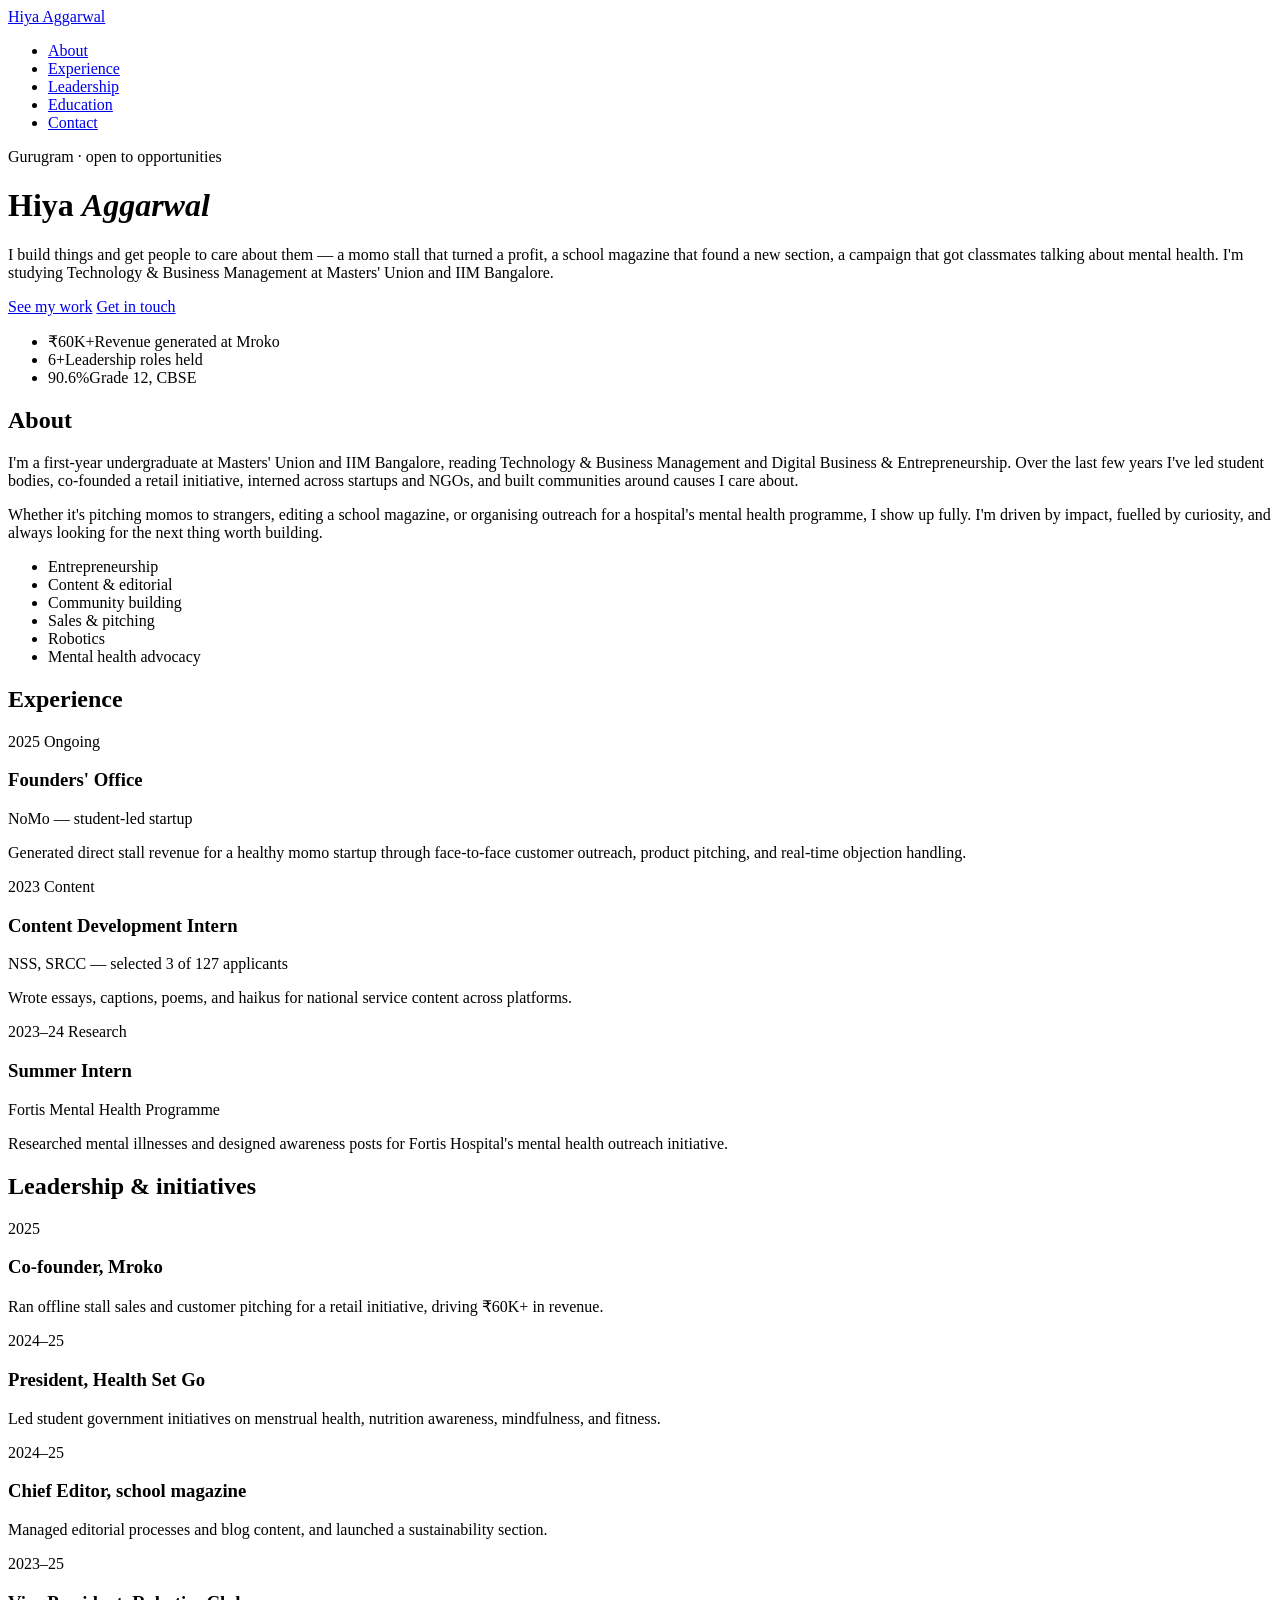
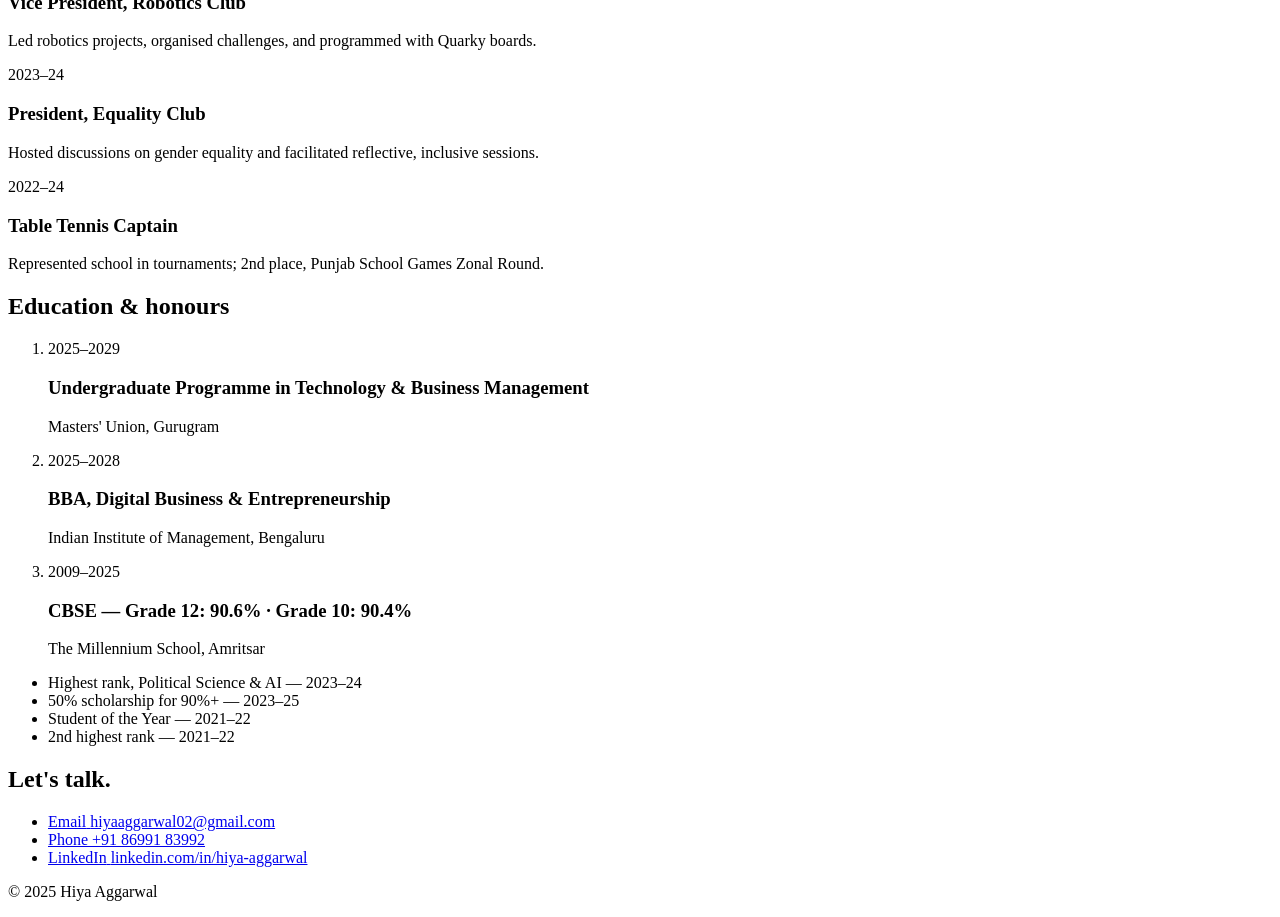
==== index.html @ ec620533 "Rename hiya_index.html to index.html" ====
<!DOCTYPE html>
<html lang="en">
<head>
  <meta charset="UTF-8" />
  <meta name="viewport" content="width=device-width, initial-scale=1.0"/>
  <title>Hiya Aggarwal</title>
  <link rel="preconnect" href="https://fonts.googleapis.com">
  <link rel="preconnect" href="https://fonts.gstatic.com" crossorigin>
  <link href="https://fonts.googleapis.com/css2?family=Fraunces:ital,wght@0,400;0,600;1,500&family=Work+Sans:wght@300;400;500;600&display=swap" rel="stylesheet">
  <link rel="stylesheet" href="style.css">
</head>
<body>

  <!-- NAV -->
  <nav id="navbar">
    <div class="nav-inner">
      <a href="#hero" class="nav-logo">Hiya Aggarwal</a>
      <ul class="nav-links">
        <li><a href="#about">About</a></li>
        <li><a href="#internships">Experience</a></li>
        <li><a href="#leadership">Leadership</a></li>
        <li><a href="#education">Education</a></li>
        <li><a href="#contact">Contact</a></li>
      </ul>
    </div>
  </nav>

  <!-- HERO -->
  <header id="hero">
    <div class="hero-inner">
      <div class="hero-left">
        <p class="hero-kicker">Gurugram · open to opportunities</p>
        <h1 class="hero-name">Hiya <em>Aggarwal</em></h1>
        <p class="hero-desc">
          I build things and get people to care about them — a momo stall that turned a profit,
          a school magazine that found a new section, a campaign that got classmates talking about
          mental health. I'm studying Technology &amp; Business Management at Masters' Union and
          IIM Bangalore.
        </p>
        <div class="hero-ctas">
          <a href="#internships" class="btn-primary">See my work</a>
          <a href="mailto:hiyaaggarwal02@gmail.com" class="btn-ghost">Get in touch</a>
        </div>
      </div>
      <div class="hero-right">
        <ul class="stat-list">
          <li><span class="stat-num">₹60K+</span><span class="stat-label">Revenue generated at Mroko</span></li>
          <li><span class="stat-num">6+</span><span class="stat-label">Leadership roles held</span></li>
          <li><span class="stat-num">90.6%</span><span class="stat-label">Grade 12, CBSE</span></li>
        </ul>
      </div>
    </div>
  </header>

  <!-- ABOUT -->
  <section id="about" class="section">
    <div class="section-inner about-inner">
      <h2 class="section-heading">About</h2>
      <div class="about-body">
        <p class="about-text">
          I'm a first-year undergraduate at Masters' Union and IIM Bangalore, reading Technology &amp;
          Business Management and Digital Business &amp; Entrepreneurship. Over the last few years I've
          led student bodies, co-founded a retail initiative, interned across startups and NGOs, and
          built communities around causes I care about.
        </p>
        <p class="about-text">
          Whether it's pitching momos to strangers, editing a school magazine, or organising outreach for
          a hospital's mental health programme, I show up fully. I'm driven by impact, fuelled by
          curiosity, and always looking for the next thing worth building.
        </p>
        <ul class="tag-list">
          <li>Entrepreneurship</li>
          <li>Content &amp; editorial</li>
          <li>Community building</li>
          <li>Sales &amp; pitching</li>
          <li>Robotics</li>
          <li>Mental health advocacy</li>
        </ul>
      </div>
    </div>
  </section>

  <!-- INTERNSHIPS -->
  <section id="internships" class="section section-tint">
    <div class="section-inner">
      <h2 class="section-heading">Experience</h2>
      <div class="intern-list">

        <article class="intern-item">
          <div class="intern-when">
            <span class="intern-year">2025</span>
            <span class="intern-tag is-current">Ongoing</span>
          </div>
          <div class="intern-body">
            <h3 class="intern-title">Founders' Office</h3>
            <p class="intern-org">NoMo — student-led startup</p>
            <p class="intern-desc">Generated direct stall revenue for a healthy momo startup through face-to-face customer outreach, product pitching, and real-time objection handling.</p>
          </div>
        </article>

        <article class="intern-item">
          <div class="intern-when">
            <span class="intern-year">2023</span>
            <span class="intern-tag">Content</span>
          </div>
          <div class="intern-body">
            <h3 class="intern-title">Content Development Intern</h3>
            <p class="intern-org">NSS, SRCC — selected 3 of 127 applicants</p>
            <p class="intern-desc">Wrote essays, captions, poems, and haikus for national service content across platforms.</p>
          </div>
        </article>

        <article class="intern-item">
          <div class="intern-when">
            <span class="intern-year">2023–24</span>
            <span class="intern-tag">Research</span>
          </div>
          <div class="intern-body">
            <h3 class="intern-title">Summer Intern</h3>
            <p class="intern-org">Fortis Mental Health Programme</p>
            <p class="intern-desc">Researched mental illnesses and designed awareness posts for Fortis Hospital's mental health outreach initiative.</p>
          </div>
        </article>

      </div>
    </div>
  </section>

  <!-- LEADERSHIP -->
  <section id="leadership" class="section">
    <div class="section-inner">
      <h2 class="section-heading">Leadership &amp; initiatives</h2>
      <div class="lead-grid">

        <div class="lead-card is-featured">
          <span class="lead-year">2025</span>
          <h3 class="lead-title">Co-founder, Mroko</h3>
          <p class="lead-desc">Ran offline stall sales and customer pitching for a retail initiative, driving ₹60K+ in revenue.</p>
        </div>

        <div class="lead-card">
          <span class="lead-year">2024–25</span>
          <h3 class="lead-title">President, Health Set Go</h3>
          <p class="lead-desc">Led student government initiatives on menstrual health, nutrition awareness, mindfulness, and fitness.</p>
        </div>

        <div class="lead-card">
          <span class="lead-year">2024–25</span>
          <h3 class="lead-title">Chief Editor, school magazine</h3>
          <p class="lead-desc">Managed editorial processes and blog content, and launched a sustainability section.</p>
        </div>

        <div class="lead-card">
          <span class="lead-year">2023–25</span>
          <h3 class="lead-title">Vice President, Robotics Club</h3>
          <p class="lead-desc">Led robotics projects, organised challenges, and programmed with Quarky boards.</p>
        </div>

        <div class="lead-card">
          <span class="lead-year">2023–24</span>
          <h3 class="lead-title">President, Equality Club</h3>
          <p class="lead-desc">Hosted discussions on gender equality and facilitated reflective, inclusive sessions.</p>
        </div>

        <div class="lead-card">
          <span class="lead-year">2022–24</span>
          <h3 class="lead-title">Table Tennis Captain</h3>
          <p class="lead-desc">Represented school in tournaments; 2nd place, Punjab School Games Zonal Round.</p>
        </div>

      </div>
    </div>
  </section>

  <!-- EDUCATION -->
  <section id="education" class="section section-tint">
    <div class="section-inner">
      <h2 class="section-heading">Education &amp; honours</h2>

      <ol class="edu-timeline">
        <li class="edu-entry">
          <span class="edu-year">2025–2029</span>
          <h3 class="edu-degree">Undergraduate Programme in Technology &amp; Business Management</h3>
          <p class="edu-school">Masters' Union, Gurugram</p>
        </li>
        <li class="edu-entry">
          <span class="edu-year">2025–2028</span>
          <h3 class="edu-degree">BBA, Digital Business &amp; Entrepreneurship</h3>
          <p class="edu-school">Indian Institute of Management, Bengaluru</p>
        </li>
        <li class="edu-entry">
          <span class="edu-year">2009–2025</span>
          <h3 class="edu-degree">CBSE — Grade 12: 90.6% · Grade 10: 90.4%</h3>
          <p class="edu-school">The Millennium School, Amritsar</p>
        </li>
      </ol>

      <ul class="honours-list">
        <li><span class="honour-mark"></span>Highest rank, Political Science &amp; AI — 2023–24</li>
        <li><span class="honour-mark"></span>50% scholarship for 90%+ — 2023–25</li>
        <li><span class="honour-mark"></span>Student of the Year — 2021–22</li>
        <li><span class="honour-mark"></span>2nd highest rank — 2021–22</li>
      </ul>
    </div>
  </section>

  <!-- CONTACT -->
  <section id="contact" class="section contact-section">
    <div class="section-inner contact-inner">
      <h2 class="contact-heading">Let's talk.</h2>
      <ul class="contact-list">
        <li>
          <a href="mailto:hiyaaggarwal02@gmail.com" class="contact-item">
            <span class="contact-label">Email</span>
            <span class="contact-value">hiyaaggarwal02@gmail.com</span>
          </a>
        </li>
        <li>
          <a href="tel:+918699183992" class="contact-item">
            <span class="contact-label">Phone</span>
            <span class="contact-value">+91 86991 83992</span>
          </a>
        </li>
        <li>
          <a href="https://linkedin.com/in/hiya-aggarwal" class="contact-item" target="_blank">
            <span class="contact-label">LinkedIn</span>
            <span class="contact-value">linkedin.com/in/hiya-aggarwal</span>
          </a>
        </li>
      </ul>
    </div>
  </section>

  <footer>
    <p>©️ 2025 Hiya Aggarwal</p>
  </footer>

</body>
</html>
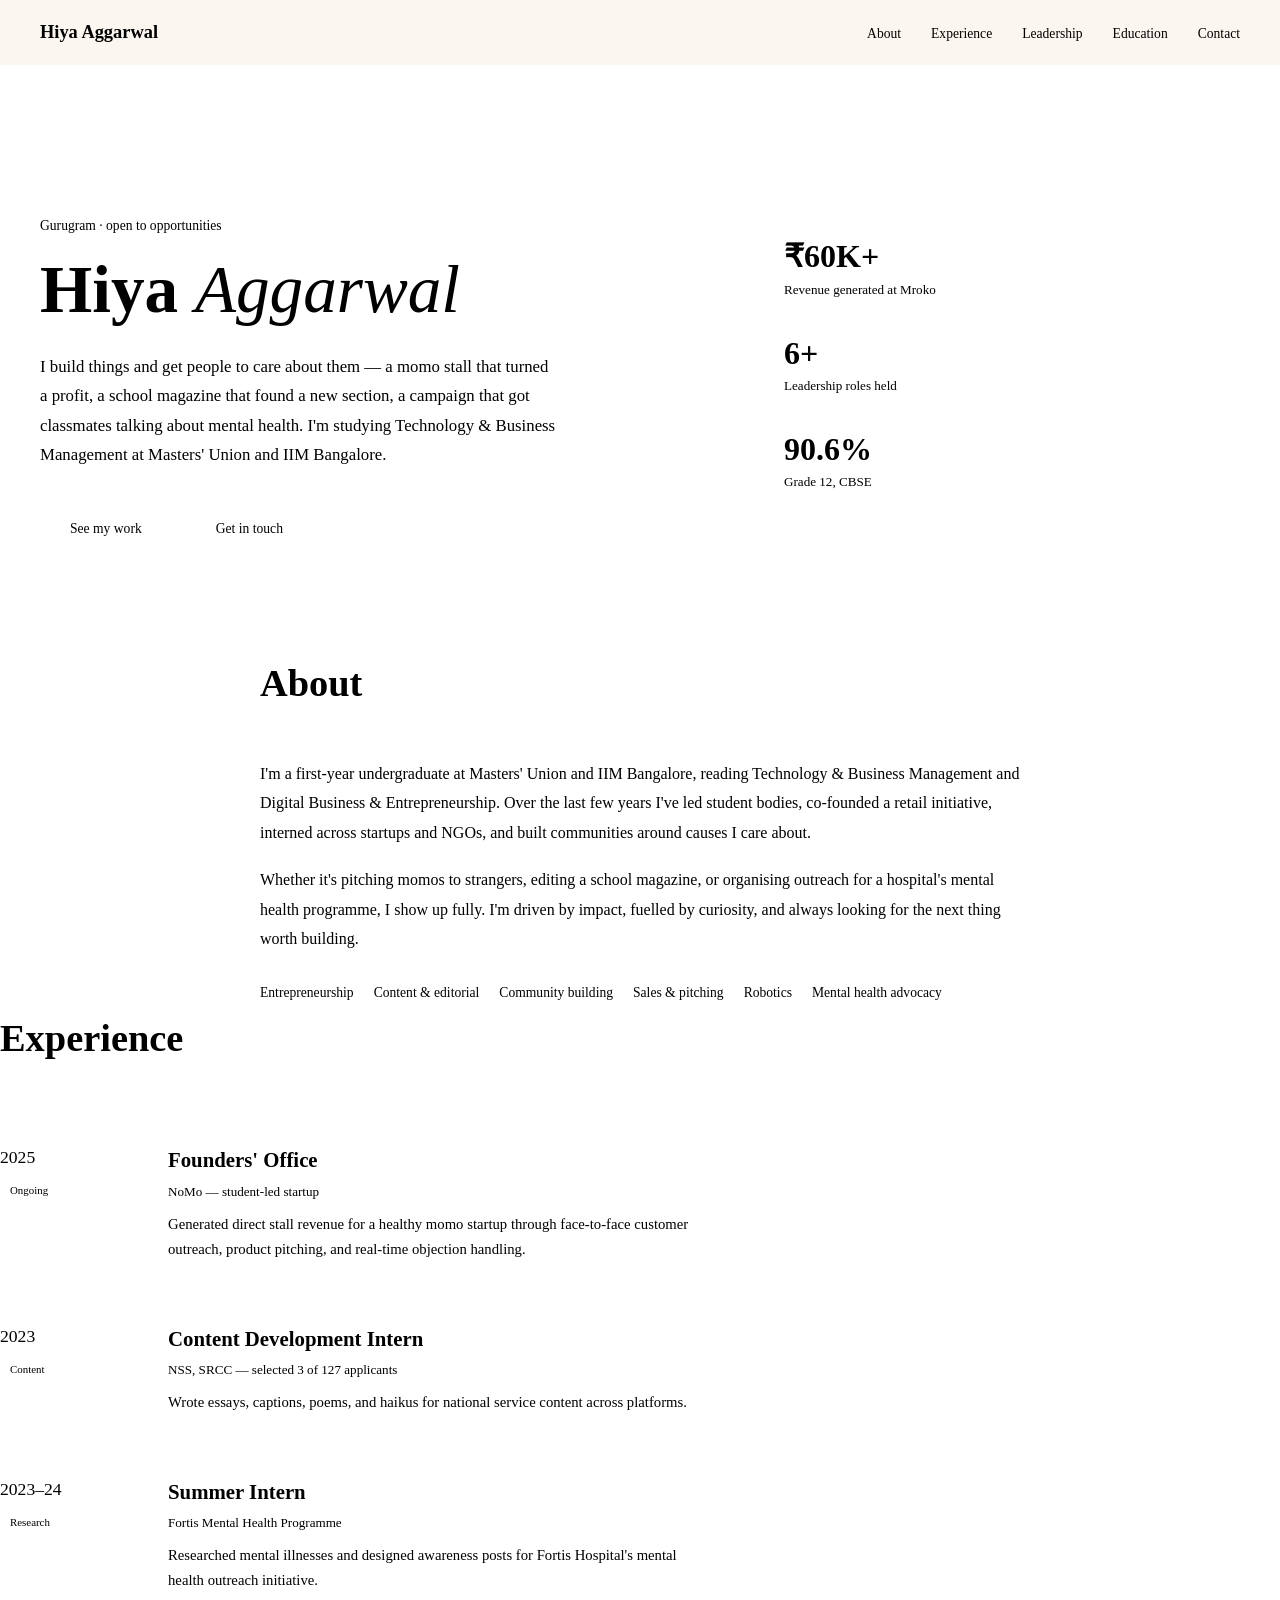
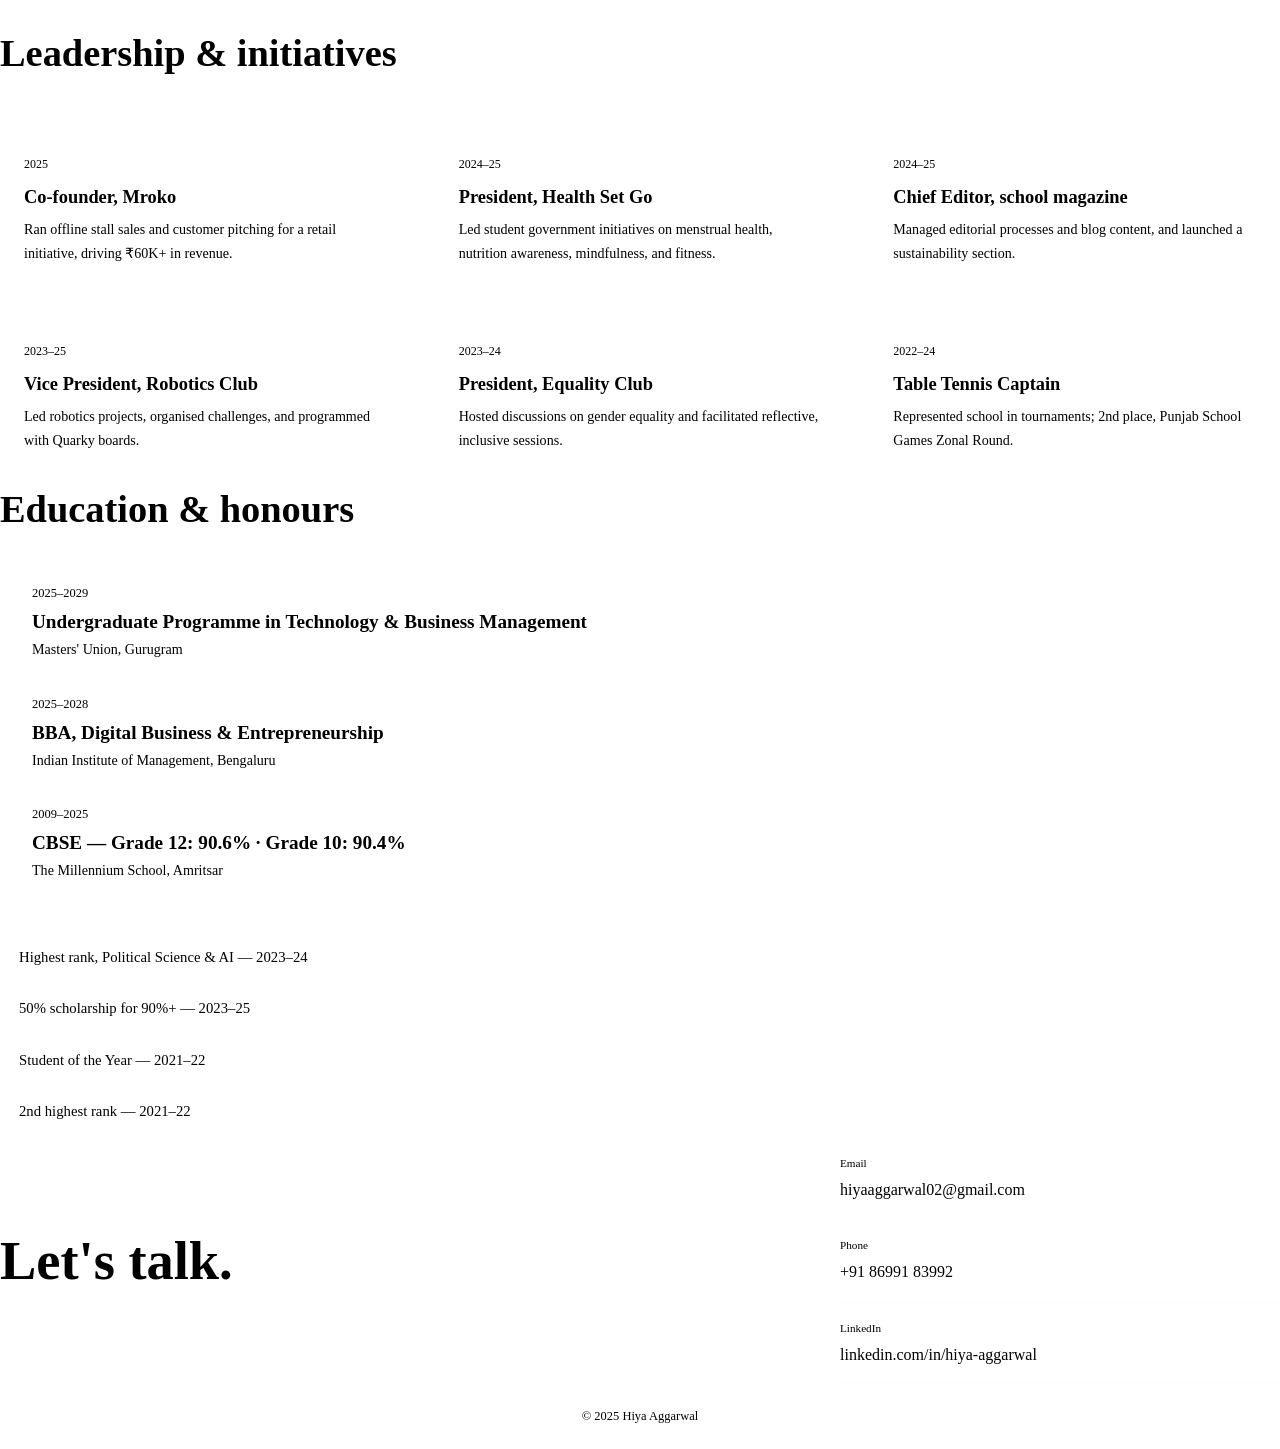
==== commit 6df8daef: "Update index.html" ====
--- a/index.html
+++ b/index.html
@@ -7,7 +7,7 @@
   <link rel="preconnect" href="https://fonts.googleapis.com">
   <link rel="preconnect" href="https://fonts.gstatic.com" crossorigin>
   <link href="https://fonts.googleapis.com/css2?family=Fraunces:ital,wght@0,400;0,600;1,500&family=Work+Sans:wght@300;400;500;600&display=swap" rel="stylesheet">
-  <link rel="stylesheet" href="style.css">
+  <link rel="stylesheet" href="hiya_style.css">
 </head>
 <body>
 
--- a/hiya_style.css
+++ b/hiya_style.css
@@ -0,0 +1,504 @@
+Hiya Aggarwal â€” Resume Website
+   style.css
+   Aesthetic: Warm, editorial, hand-run â€” like a well-made zine,
+   not a SaaS dashboard.
+   Palette: Ivory paper Â· ink Â· marigold Â· oxblood
+   Fonts: Fraunces (display) + Work Sans (body)
+   ============================================================ */
+
+:root {
+  --paper:    #FBF6EE;
+  --paper-2:  #F3EBDD;
+  --ink:      #221E1B;
+  --ink-soft: #55504A;
+  --mist:     #9B9288;
+  --line:     #DDD2BF;
+  --marigold: #E3922B;
+  --oxblood:  #7E2A2A;
+
+  --font-display: 'Fraunces', Georgia, serif;
+  --font-body:    'Work Sans', sans-serif;
+
+  --max-w: 1080px;
+  --section-pad: 100px 40px;
+}
+
+*, *::before, *::after { box-sizing: border-box; margin: 0; padding: 0; }
+html { scroll-behavior: smooth; }
+
+body {
+  background: var(--paper);
+  color: var(--ink);
+  font-family: var(--font-body);
+  font-size: 16px;
+  line-height: 1.6;
+  -webkit-font-smoothing: antialiased;
+}
+
+a { color: inherit; text-decoration: none; }
+ul, ol { list-style: none; }
+
+/* â”€â”€ Navbar â”€â”€ */
+#navbar {
+  position: sticky;
+  top: 0; left: 0; right: 0;
+  z-index: 100;
+  background: rgba(251,246,238,0.92);
+  backdrop-filter: blur(10px);
+  border-bottom: 1px solid var(--line);
+}
+
+.nav-inner {
+  max-width: var(--max-w);
+  margin: 0 auto;
+  padding: 18px 40px;
+  display: flex;
+  align-items: center;
+  justify-content: space-between;
+}
+
+.nav-logo {
+  font-family: var(--font-display);
+  font-size: 1.15rem;
+  font-weight: 600;
+  color: var(--ink);
+}
+
+.nav-links {
+  display: flex;
+  gap: 30px;
+}
+
+.nav-links a {
+  font-size: 0.85rem;
+  font-weight: 500;
+  color: var(--ink-soft);
+  padding-bottom: 3px;
+  border-bottom: 1px solid transparent;
+  transition: border-color 0.2s ease, color 0.2s ease;
+}
+
+.nav-links a:hover {
+  color: var(--oxblood);
+  border-color: var(--marigold);
+}
+
+/* â”€â”€ Hero â”€â”€ */
+#hero {
+  padding: 150px 40px 100px;
+  background: var(--paper);
+}
+
+.hero-inner {
+  max-width: var(--max-w);
+  margin: 0 auto;
+  display: grid;
+  grid-template-columns: 1.5fr 1fr;
+  gap: 60px;
+  align-items: start;
+}
+
+.hero-kicker {
+  font-size: 0.85rem;
+  color: var(--oxblood);
+  font-weight: 500;
+  margin-bottom: 18px;
+}
+
+.hero-name {
+  font-family: var(--font-display);
+  font-weight: 600;
+  font-size: clamp(2.6rem, 5.5vw, 4.2rem);
+  line-height: 1.05;
+  color: var(--ink);
+  margin-bottom: 26px;
+}
+
+.hero-name em {
+  font-style: italic;
+  font-weight: 500;
+  color: var(--marigold);
+}
+
+.hero-desc {
+  font-size: 1.05rem;
+  color: var(--ink-soft);
+  font-weight: 300;
+  line-height: 1.75;
+  max-width: 520px;
+  margin-bottom: 36px;
+}
+
+.hero-ctas { display: flex; gap: 14px; flex-wrap: wrap; }
+
+.btn-primary {
+  display: inline-block;
+  padding: 13px 30px;
+  background: var(--ink);
+  color: var(--paper);
+  font-size: 0.85rem;
+  font-weight: 500;
+  border-radius: 2px;
+  transition: background 0.25s ease;
+}
+
+.btn-primary:hover { background: var(--oxblood); }
+
+.btn-ghost {
+  display: inline-block;
+  padding: 13px 30px;
+  border: 1px solid var(--ink);
+  color: var(--ink);
+  font-size: 0.85rem;
+  font-weight: 500;
+  border-radius: 2px;
+  transition: all 0.25s ease;
+}
+
+.btn-ghost:hover {
+  border-color: var(--marigold);
+  color: var(--oxblood);
+}
+
+.hero-right { padding-top: 6px; }
+
+.stat-list {
+  display: flex;
+  flex-direction: column;
+}
+
+.stat-list li {
+  padding: 18px 0;
+  border-top: 1px solid var(--line);
+  display: flex;
+  flex-direction: column;
+}
+
+.stat-list li:last-child { border-bottom: 1px solid var(--line); }
+
+.stat-num {
+  font-family: var(--font-display);
+  font-size: 2rem;
+  font-weight: 600;
+  color: var(--oxblood);
+  line-height: 1.1;
+}
+
+.stat-label {
+  font-size: 0.82rem;
+  color: var(--ink-soft);
+  margin-top: 4px;
+}
+
+/* â”€â”€ Sections â”€â”€ */
+.section { padding: var(--section-pad); }
+.section-tint { background: var(--paper-2); }
+
+.section-inner {
+  max-width: var(--max-w);
+  margin: 0 auto;
+}
+
+.section-heading {
+  font-family: var(--font-display);
+  font-weight: 600;
+  font-size: clamp(1.8rem, 3vw, 2.4rem);
+  color: var(--ink);
+  margin-bottom: 44px;
+}
+
+/* â”€â”€ About â”€â”€ */
+.about-inner { max-width: 760px; }
+
+.about-text {
+  font-size: 1rem;
+  color: var(--ink-soft);
+  font-weight: 300;
+  line-height: 1.85;
+  margin-bottom: 18px;
+}
+
+.tag-list {
+  display: flex;
+  flex-wrap: wrap;
+  gap: 20px;
+  margin-top: 28px;
+}
+
+.tag-list li {
+  font-size: 0.85rem;
+  font-weight: 500;
+  color: var(--ink);
+  padding-bottom: 4px;
+  border-bottom: 2px solid var(--marigold);
+}
+
+/* â”€â”€ Internships â”€â”€ */
+.intern-list {
+  display: flex;
+  flex-direction: column;
+}
+
+.intern-item {
+  display: grid;
+  grid-template-columns: 140px 1fr;
+  gap: 28px;
+  padding: 30px 0;
+  border-top: 1px solid var(--line);
+}
+
+.intern-item:last-child { border-bottom: 1px solid var(--line); }
+
+.intern-when {
+  display: flex;
+  flex-direction: column;
+  gap: 8px;
+}
+
+.intern-year {
+  font-family: var(--font-display);
+  font-size: 1.1rem;
+  color: var(--ink);
+}
+
+.intern-tag {
+  display: inline-block;
+  padding: 3px 10px;
+  font-size: 0.68rem;
+  font-weight: 500;
+  color: var(--ink-soft);
+  border: 1px solid var(--line);
+  border-radius: 2px;
+  width: fit-content;
+}
+
+.intern-tag.is-current {
+  background: var(--marigold);
+  border-color: var(--marigold);
+  color: var(--paper);
+}
+
+.intern-title {
+  font-family: var(--font-display);
+  font-weight: 600;
+  font-size: 1.3rem;
+  color: var(--ink);
+  margin-bottom: 4px;
+}
+
+.intern-org {
+  font-size: 0.82rem;
+  color: var(--oxblood);
+  font-weight: 500;
+  margin-bottom: 10px;
+}
+
+.intern-desc {
+  font-size: 0.92rem;
+  color: var(--ink-soft);
+  font-weight: 300;
+  line-height: 1.7;
+  max-width: 540px;
+}
+
+/* â”€â”€ Leadership Grid â”€â”€ */
+.lead-grid {
+  display: grid;
+  grid-template-columns: repeat(3, 1fr);
+  gap: 24px;
+}
+
+.lead-card {
+  padding: 26px 24px;
+  border-left: 3px solid var(--line);
+}
+
+.lead-card.is-featured {
+  border-left: 3px solid var(--marigold);
+  background: var(--paper-2);
+}
+
+.lead-year {
+  display: block;
+  font-size: 0.75rem;
+  font-weight: 500;
+  color: var(--mist);
+  margin-bottom: 12px;
+}
+
+.lead-card.is-featured .lead-year { color: var(--oxblood); }
+
+.lead-title {
+  font-family: var(--font-display);
+  font-weight: 600;
+  font-size: 1.15rem;
+  color: var(--ink);
+  margin-bottom: 10px;
+  line-height: 1.2;
+}
+
+.lead-desc {
+  font-size: 0.88rem;
+  color: var(--ink-soft);
+  font-weight: 300;
+  line-height: 1.7;
+}
+
+/* â”€â”€ Education Timeline â”€â”€ */
+.edu-timeline {
+  border-left: 2px solid var(--line);
+  margin-bottom: 50px;
+}
+
+.edu-entry {
+  position: relative;
+  padding: 0 0 34px 32px;
+}
+
+.edu-entry:last-child { padding-bottom: 0; }
+
+.edu-entry::before {
+  content: '';
+  position: absolute;
+  left: -6px;
+  top: 6px;
+  width: 10px;
+  height: 10px;
+  background: var(--marigold);
+  border-radius: 50%;
+}
+
+.edu-year {
+  display: block;
+  font-size: 0.78rem;
+  font-weight: 500;
+  color: var(--oxblood);
+  margin-bottom: 6px;
+}
+
+.edu-degree {
+  font-family: var(--font-display);
+  font-weight: 600;
+  font-size: 1.2rem;
+  color: var(--ink);
+  margin-bottom: 4px;
+  line-height: 1.25;
+}
+
+.edu-school {
+  font-size: 0.88rem;
+  color: var(--ink-soft);
+}
+
+.honours-list li {
+  display: flex;
+  align-items: center;
+  gap: 12px;
+  padding: 14px 0;
+  border-top: 1px solid var(--line);
+  font-size: 0.92rem;
+  color: var(--ink-soft);
+}
+
+.honours-list li:last-child { border-bottom: 1px solid var(--line); }
+
+.honour-mark {
+  width: 7px;
+  height: 7px;
+  border-radius: 50%;
+  background: var(--marigold);
+  flex-shrink: 0;
+}
+
+/* â”€â”€ Contact â”€â”€ */
+.contact-section {
+  background: var(--ink);
+  color: var(--paper);
+}
+
+.contact-inner {
+  display: flex;
+  align-items: center;
+  justify-content: space-between;
+  gap: 60px;
+  flex-wrap: wrap;
+}
+
+.contact-heading {
+  font-family: var(--font-display);
+  font-weight: 600;
+  font-size: clamp(2.2rem, 5vw, 3.4rem);
+  color: var(--paper);
+}
+
+.contact-list {
+  display: flex;
+  flex-direction: column;
+  gap: 2px;
+  flex: 1;
+  min-width: 280px;
+  max-width: 440px;
+}
+
+.contact-item {
+  display: flex;
+  flex-direction: column;
+  padding: 16px 0;
+  border-top: 1px solid rgba(251,246,238,0.2);
+  transition: opacity 0.2s ease;
+}
+
+.contact-list li:last-child .contact-item {
+  border-bottom: 1px solid rgba(251,246,238,0.2);
+}
+
+.contact-item:hover { opacity: 0.7; }
+
+.contact-label {
+  font-size: 0.7rem;
+  font-weight: 500;
+  color: var(--marigold);
+  margin-bottom: 4px;
+}
+
+.contact-value {
+  font-size: 1rem;
+  font-weight: 400;
+  color: var(--paper);
+}
+
+/* â”€â”€ Footer â”€â”€ */
+footer {
+  background: var(--ink);
+  text-align: center;
+  padding: 22px 40px;
+  font-size: 0.78rem;
+  color: var(--mist);
+  border-top: 1px solid rgba(251,246,238,0.12);
+}
+
+/* â”€â”€ Accessibility â”€â”€ */
+a:focus-visible, button:focus-visible {
+  outline: 2px solid var(--marigold);
+  outline-offset: 2px;
+}
+
+@media (prefers-reduced-motion: reduce) {
+  html { scroll-behavior: auto; }
+  * { transition: none !important; }
+}
+
+/* â”€â”€ Responsive â”€â”€ */
+@media (max-width: 900px) {
+  .hero-inner   { grid-template-columns: 1fr; }
+  .lead-grid    { grid-template-columns: 1fr 1fr; }
+  .contact-inner{ flex-direction: column; align-items: flex-start; }
+  :root         { --section-pad: 70px 24px; }
+}
+
+@media (max-width: 600px) {
+  .lead-grid       { grid-template-columns: 1fr; }
+  .nav-links       { display: none; }
+  .intern-item     { grid-template-columns: 1fr; gap: 10px; }
+  #hero            { padding: 120px 24px 70px; }
+}
